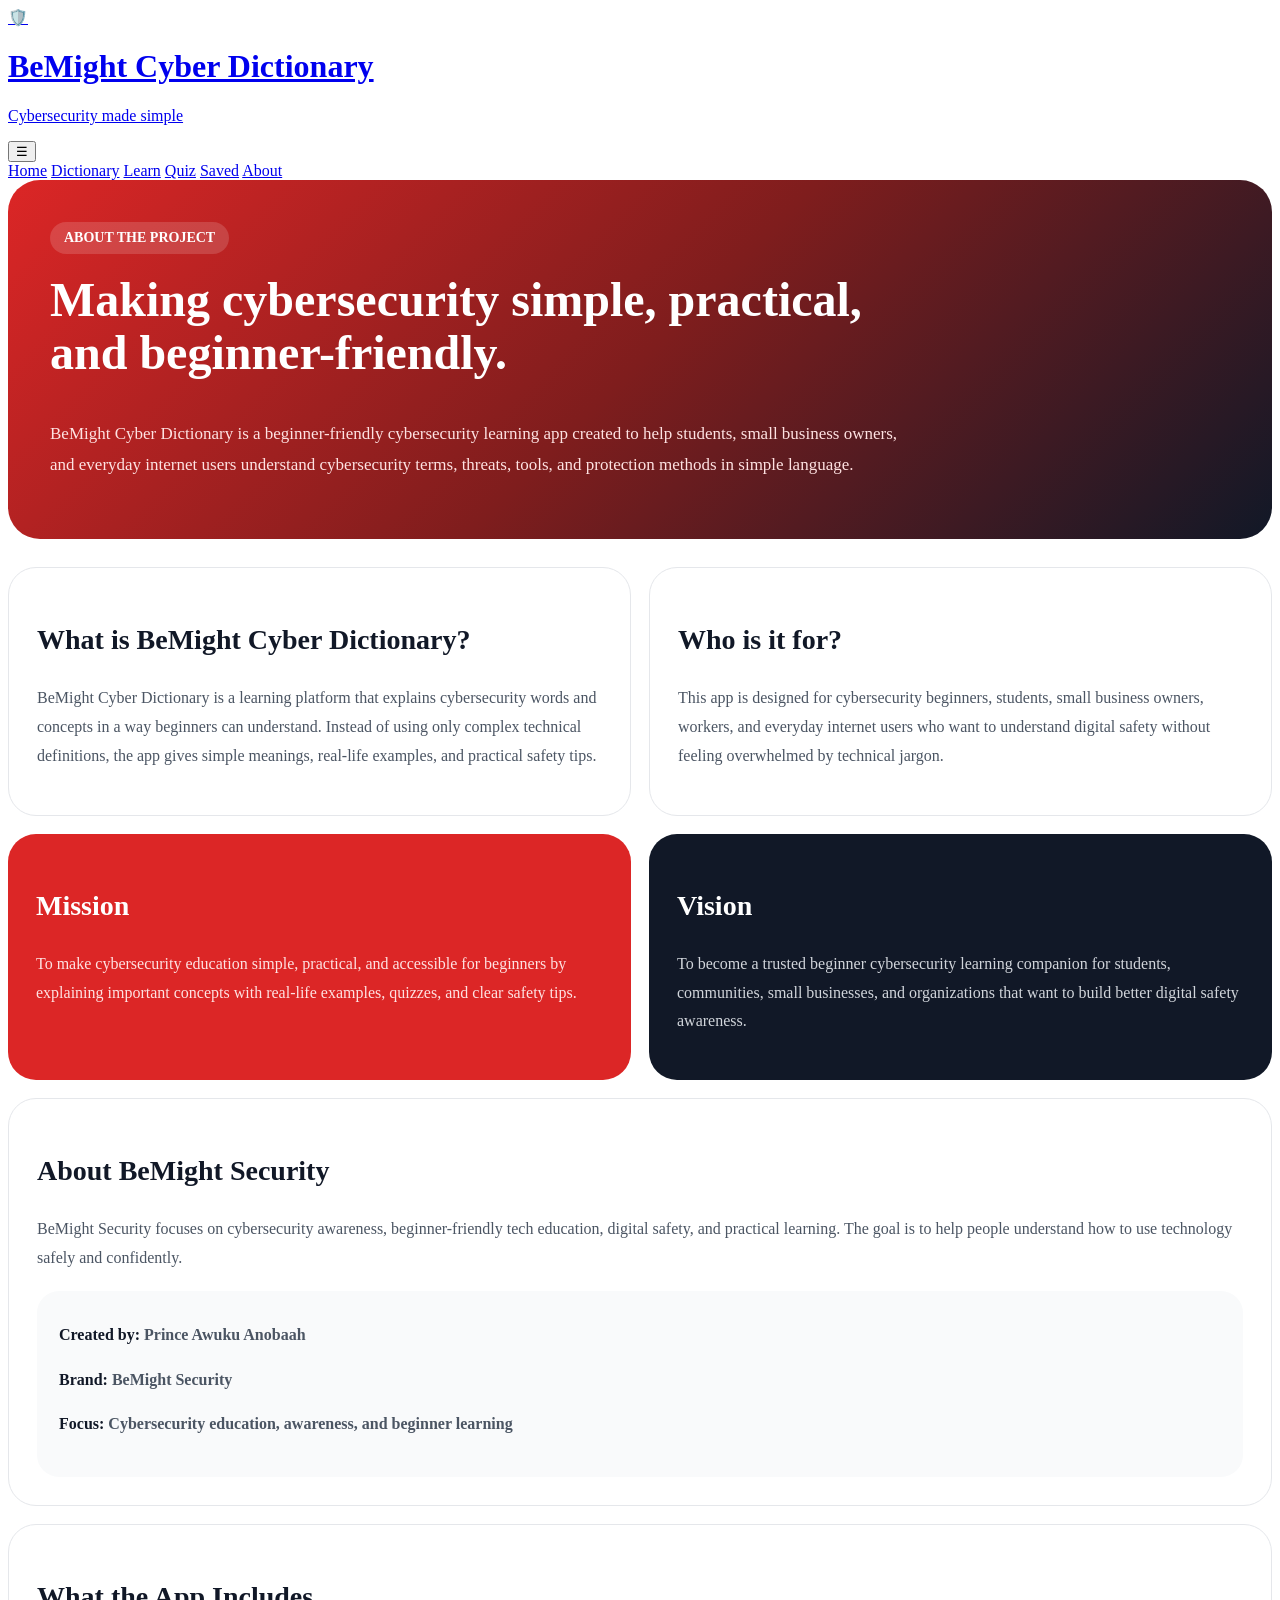
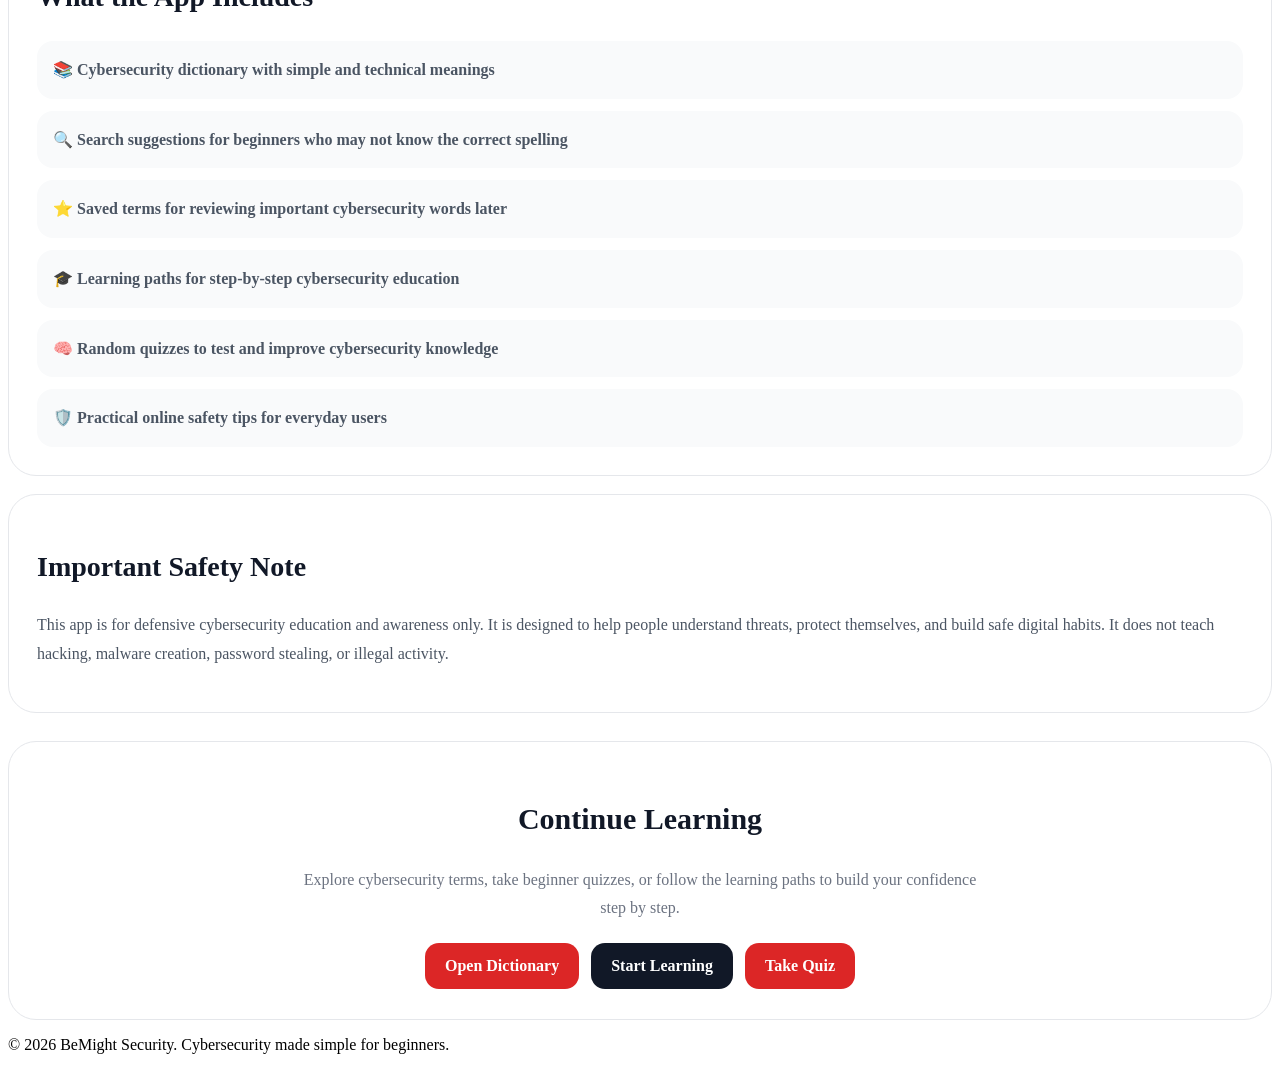
==== about.html @ 9563016a "Create about page This file contains the complete HTML structure for the About page of the BeMight C" ====
<!DOCTYPE html>
<html lang="en">
<head>
  <meta charset="UTF-8" />
  <meta name="viewport" content="width=device-width, initial-scale=1.0" />

  <title>About | BeMight Cyber Dictionary</title>

  <link rel="stylesheet" href="styles.css" />

  <style>
    .about-hero {
      background: linear-gradient(135deg, #dc2626, #7f1d1d, #111827);
      color: white;
      border-radius: 32px;
      padding: 42px;
    }

    .about-hero span {
      display: inline-block;
      background: rgba(255, 255, 255, 0.15);
      padding: 8px 14px;
      border-radius: 999px;
      font-size: 14px;
      font-weight: 900;
      text-transform: uppercase;
    }

    .about-hero h2 {
      margin-top: 20px;
      font-size: 48px;
      line-height: 1.1;
      max-width: 900px;
    }

    .about-hero p {
      margin-top: 18px;
      color: #fee2e2;
      line-height: 1.8;
      max-width: 850px;
      font-size: 17px;
    }

    .about-grid {
      margin-top: 28px;
      display: grid;
      grid-template-columns: repeat(2, 1fr);
      gap: 18px;
    }

    .about-card {
      background: white;
      border: 1px solid #e5e7eb;
      border-radius: 28px;
      padding: 28px;
    }

    .about-card.full {
      grid-column: 1 / -1;
    }

    .about-card h3 {
      font-size: 28px;
      color: #111827;
    }

    .about-card p {
      margin-top: 12px;
      color: #4b5563;
      line-height: 1.8;
    }

    .highlight-card {
      background: #dc2626;
      color: white;
      border: none;
    }

    .highlight-card h3 {
      color: white;
    }

    .highlight-card p {
      color: #fee2e2;
    }

    .dark-card {
      background: #111827;
      color: white;
      border: none;
    }

    .dark-card h3 {
      color: white;
    }

    .dark-card p {
      color: #d1d5db;
    }

    .creator-box {
      margin-top: 18px;
      background: #f9fafb;
      border-radius: 22px;
      padding: 22px;
    }

    .creator-box p {
      margin-top: 8px;
      color: #4b5563;
      font-weight: 700;
    }

    .creator-box strong {
      color: #111827;
    }

    .feature-list {
      margin-top: 18px;
      display: grid;
      gap: 12px;
    }

    .feature-item {
      background: #f9fafb;
      border-radius: 16px;
      padding: 16px;
      color: #4b5563;
      line-height: 1.6;
      font-weight: 700;
    }

    .cta-box {
      margin-top: 28px;
      background: white;
      border: 1px solid #e5e7eb;
      border-radius: 28px;
      padding: 30px;
      text-align: center;
    }

    .cta-box h3 {
      font-size: 30px;
      color: #111827;
    }

    .cta-box p {
      margin: 12px auto 0;
      color: #6b7280;
      line-height: 1.7;
      max-width: 700px;
    }

    .cta-actions {
      margin-top: 22px;
      display: flex;
      justify-content: center;
      gap: 12px;
      flex-wrap: wrap;
    }

    .cta-actions a {
      text-decoration: none;
      background: #dc2626;
      color: white;
      padding: 14px 20px;
      border-radius: 14px;
      font-weight: 900;
    }

    .cta-actions a.secondary {
      background: #111827;
    }

    @media (max-width: 768px) {
      .about-hero {
        padding: 28px;
      }

      .about-hero h2 {
        font-size: 34px;
      }

      .about-grid {
        grid-template-columns: 1fr;
      }

      .about-card.full {
        grid-column: auto;
      }

      .about-card {
        padding: 24px;
      }

      .about-card h3,
      .cta-box h3 {
        font-size: 25px;
      }
    }
  </style>
</head>
<body>

  <header class="site-header">
    <a href="index.html" class="brand">
      <div class="brand-icon">🛡️</div>

      <div>
        <h1>BeMight Cyber Dictionary</h1>
        <p>Cybersecurity made simple</p>
      </div>
    </a>

    <button class="menu-btn" id="menuBtn">☰</button>

    <nav class="nav-menu" id="navMenu">
      <a href="index.html">Home</a>
      <a href="dictionary.html">Dictionary</a>
      <a href="learn.html">Learn</a>
      <a href="quiz.html">Quiz</a>
      <a href="saved.html">Saved</a>
      <a href="about.html" class="active">About</a>
    </nav>
  </header>

  <main>

    <section class="about-hero">
      <span>About the Project</span>

      <h2>Making cybersecurity simple, practical, and beginner-friendly.</h2>

      <p>
        BeMight Cyber Dictionary is a beginner-friendly cybersecurity learning app created
        to help students, small business owners, and everyday internet users understand
        cybersecurity terms, threats, tools, and protection methods in simple language.
      </p>
    </section>

    <section class="about-grid">

      <div class="about-card">
        <h3>What is BeMight Cyber Dictionary?</h3>

        <p>
          BeMight Cyber Dictionary is a learning platform that explains cybersecurity words
          and concepts in a way beginners can understand. Instead of using only complex
          technical definitions, the app gives simple meanings, real-life examples, and
          practical safety tips.
        </p>
      </div>

      <div class="about-card">
        <h3>Who is it for?</h3>

        <p>
          This app is designed for cybersecurity beginners, students, small business owners,
          workers, and everyday internet users who want to understand digital safety without
          feeling overwhelmed by technical jargon.
        </p>
      </div>

      <div class="about-card highlight-card">
        <h3>Mission</h3>

        <p>
          To make cybersecurity education simple, practical, and accessible for beginners by
          explaining important concepts with real-life examples, quizzes, and clear safety tips.
        </p>
      </div>

      <div class="about-card dark-card">
        <h3>Vision</h3>

        <p>
          To become a trusted beginner cybersecurity learning companion for students,
          communities, small businesses, and organizations that want to build better
          digital safety awareness.
        </p>
      </div>

      <div class="about-card full">
        <h3>About BeMight Security</h3>

        <p>
          BeMight Security focuses on cybersecurity awareness, beginner-friendly tech education,
          digital safety, and practical learning. The goal is to help people understand how to
          use technology safely and confidently.
        </p>

        <div class="creator-box">
          <p><strong>Created by:</strong> Prince Awuku Anobaah</p>
          <p><strong>Brand:</strong> BeMight Security</p>
          <p><strong>Focus:</strong> Cybersecurity education, awareness, and beginner learning</p>
        </div>
      </div>

      <div class="about-card full">
        <h3>What the App Includes</h3>

        <div class="feature-list">
          <div class="feature-item">📚 Cybersecurity dictionary with simple and technical meanings</div>
          <div class="feature-item">🔍 Search suggestions for beginners who may not know the correct spelling</div>
          <div class="feature-item">⭐ Saved terms for reviewing important cybersecurity words later</div>
          <div class="feature-item">🎓 Learning paths for step-by-step cybersecurity education</div>
          <div class="feature-item">🧠 Random quizzes to test and improve cybersecurity knowledge</div>
          <div class="feature-item">🛡️ Practical online safety tips for everyday users</div>
        </div>
      </div>

      <div class="about-card full">
        <h3>Important Safety Note</h3>

        <p>
          This app is for defensive cybersecurity education and awareness only. It is designed
          to help people understand threats, protect themselves, and build safe digital habits.
          It does not teach hacking, malware creation, password stealing, or illegal activity.
        </p>
      </div>

    </section>

    <section class="cta-box">
      <h3>Continue Learning</h3>

      <p>
        Explore cybersecurity terms, take beginner quizzes, or follow the learning paths to
        build your confidence step by step.
      </p>

      <div class="cta-actions">
        <a href="dictionary.html">Open Dictionary</a>
        <a href="learn.html" class="secondary">Start Learning</a>
        <a href="quiz.html">Take Quiz</a>
      </div>
    </section>

  </main>

  <footer>
    <p>© 2026 BeMight Security. Cybersecurity made simple for beginners.</p>
  </footer>

  <script src="about.js"></script>
</body>
</html>
---- styles.css ----
.search-box {
  position: relative;
}

.suggestions-box {
  display: none;
  position: absolute;
  left: 8px;
  right: 8px;
  top: 64px;
  background: white;
  border: 1px solid #e5e7eb;
  border-radius: 16px;
  box-shadow: 0 18px 35px rgba(0,0,0,0.12);
  overflow: hidden;
  z-index: 50;
}

.suggestions-box button {
  width: 100%;
  border: none;
  background: white;
  color: #111827;
  text-align: left;
  padding: 14px 16px;
  font-weight: 700;
}

.suggestions-box button:hover {
  background: #fee2e2;
  color: #dc2626;
}
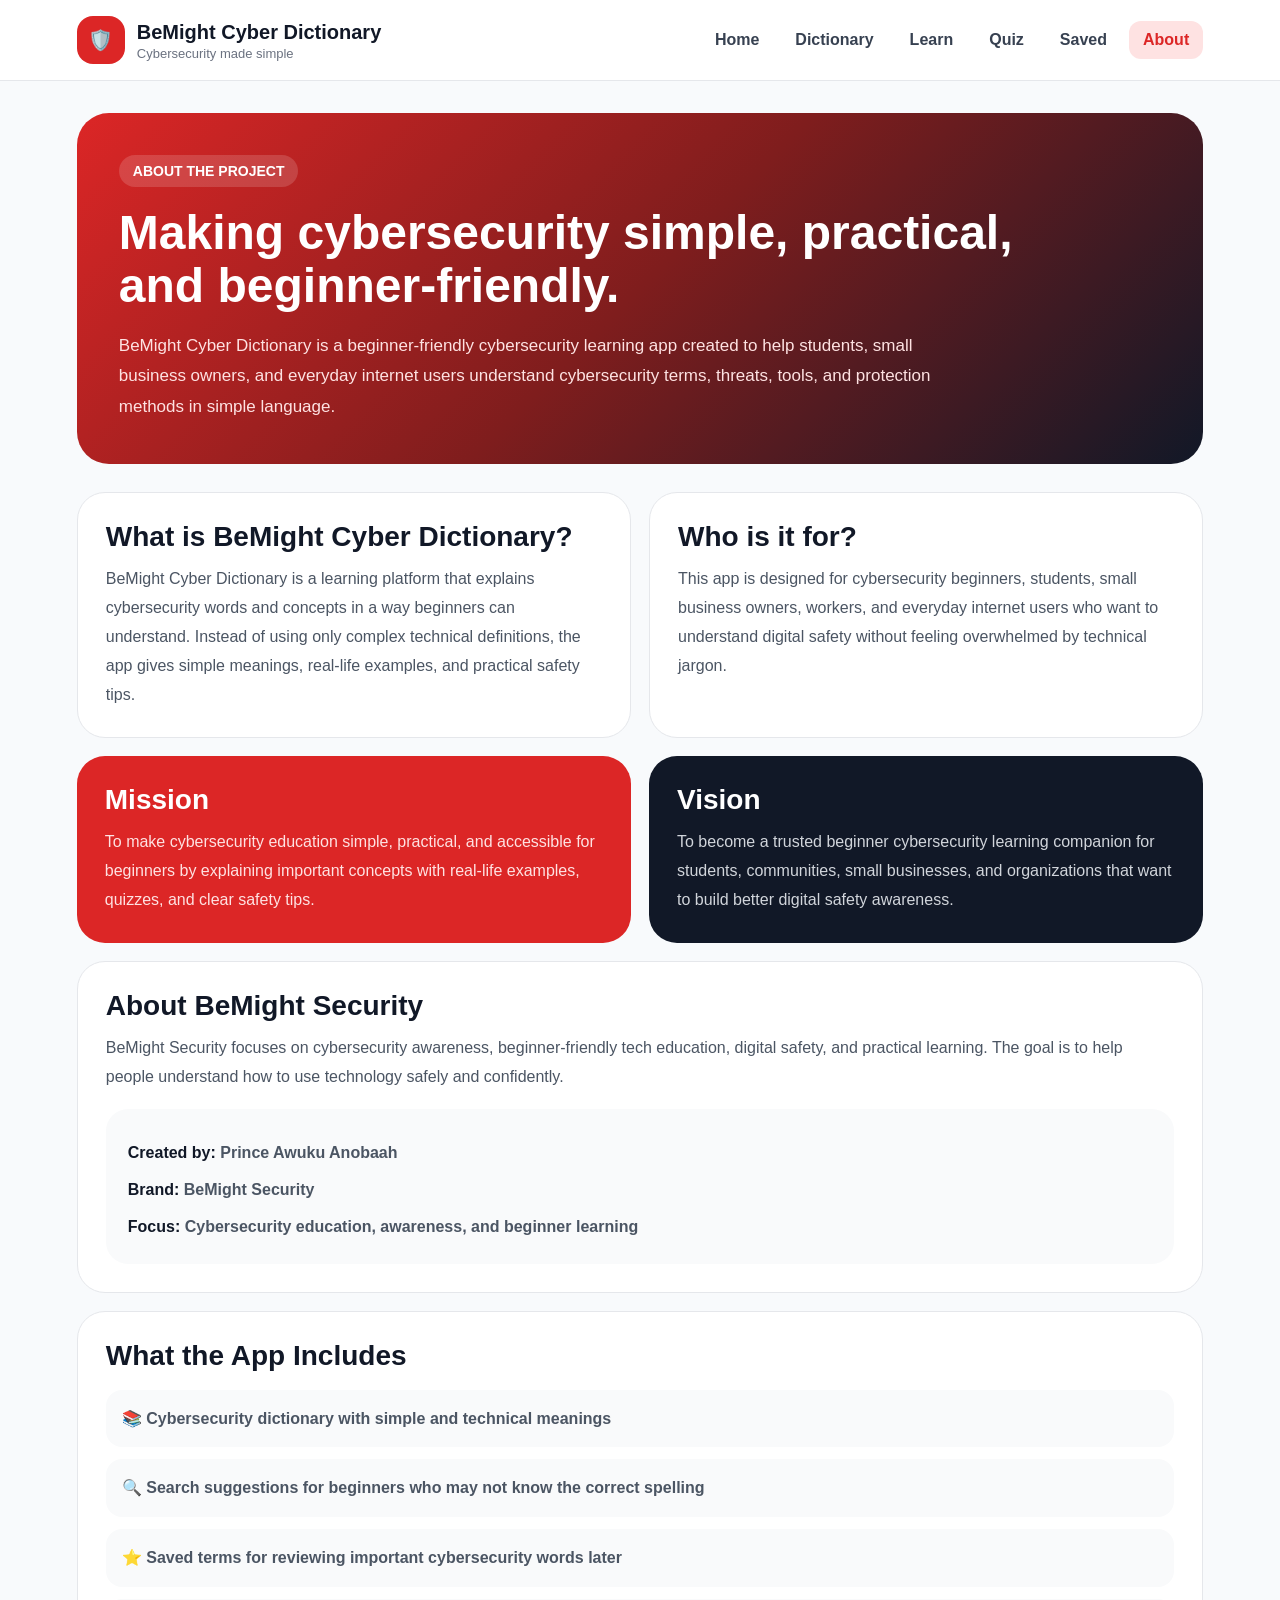
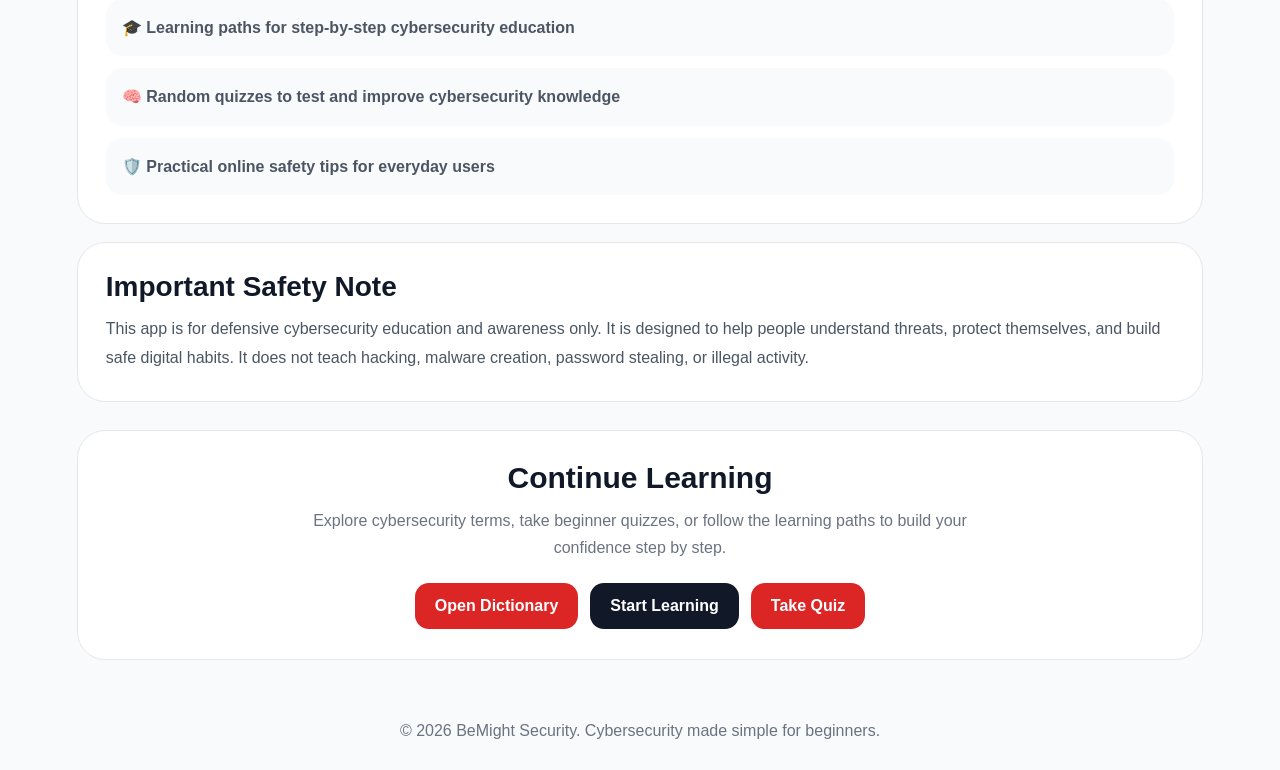
==== commit 964e0a4d: "Register service worker on all pages" ====
--- a/about.html
+++ b/about.html
@@ -199,6 +199,16 @@
       }
     }
   </style>
+  <link rel="manifest" href="manifest.json" />
+<meta name="theme-color" content="#dc2626" />
+<meta name="application-name" content="BeMight Cyber Dictionary" />
+
+<meta name="apple-mobile-web-app-capable" content="yes" />
+<meta name="apple-mobile-web-app-status-bar-style" content="default" />
+<meta name="apple-mobile-web-app-title" content="BeMight Cyber" />
+
+<link rel="icon" href="icon-192.svg" type="image/svg+xml" />
+<link rel="apple-touch-icon" href="icon-192.svg" />
 </head>
 <body>
 
@@ -343,5 +353,6 @@
   </footer>
 
   <script src="about.js"></script>
+<script src="pwa.js?v=1"></script>
 </body>
 </html>
--- a/styles.css
+++ b/styles.css
@@ -1,7 +1,209 @@
+* {
+  margin: 0;
+  padding: 0;
+  box-sizing: border-box;
+}
+
+body {
+  background: #f8fafc;
+  color: #111827;
+  font-family: Arial, sans-serif;
+}
+
+/* HEADER */
+.site-header {
+  background: white;
+  border-bottom: 1px solid #e5e7eb;
+  padding: 16px 6%;
+  display: flex;
+  align-items: center;
+  justify-content: space-between;
+  position: sticky;
+  top: 0;
+  z-index: 100;
+}
+
+.brand {
+  text-decoration: none;
+  color: #111827;
+  display: flex;
+  align-items: center;
+  gap: 12px;
+}
+
+.brand-icon {
+  width: 48px;
+  height: 48px;
+  background: #dc2626;
+  color: white;
+  border-radius: 16px;
+  display: flex;
+  align-items: center;
+  justify-content: center;
+  font-size: 20px;
+}
+
+.brand h1 {
+  font-size: 20px;
+  font-weight: 900;
+  line-height: 1.2;
+}
+
+.brand p {
+  font-size: 13px;
+  color: #6b7280;
+  margin-top: 2px;
+}
+
+.nav-menu {
+  display: flex;
+  align-items: center;
+  gap: 8px;
+}
+
+.nav-menu a {
+  text-decoration: none;
+  color: #374151;
+  font-weight: 700;
+  padding: 10px 14px;
+  border-radius: 12px;
+}
+
+.nav-menu a:hover,
+.nav-menu a.active {
+  background: #fee2e2;
+  color: #dc2626;
+}
+
+.menu-btn {
+  display: none;
+  border: none;
+  background: #dc2626;
+  color: white;
+  padding: 10px 14px;
+  border-radius: 12px;
+  font-size: 22px;
+  cursor: pointer;
+}
+
+/* MAIN */
+main {
+  padding: 32px 6%;
+}
+
+button {
+  cursor: pointer;
+}
+
+/* HERO */
+.hero {
+  background: linear-gradient(135deg, #dc2626, #7f1d1d, #111827);
+  color: white;
+  border-radius: 32px;
+  padding: 42px;
+  display: grid;
+  grid-template-columns: 1.3fr 0.7fr;
+  gap: 32px;
+  align-items: center;
+}
+
+.small-label {
+  display: inline-block;
+  background: rgba(255, 255, 255, 0.15);
+  padding: 8px 14px;
+  border-radius: 999px;
+  font-size: 14px;
+  font-weight: 800;
+}
+
+.hero h2 {
+  margin-top: 24px;
+  font-size: 52px;
+  line-height: 1.1;
+  max-width: 850px;
+}
+
+.hero-text p {
+  margin-top: 18px;
+  color: #fee2e2;
+  line-height: 1.7;
+  max-width: 700px;
+  font-size: 17px;
+}
+
 .search-box {
   position: relative;
-}
-
+  margin-top: 28px;
+  background: white;
+  padding: 8px;
+  border-radius: 18px;
+  display: flex;
+  max-width: 680px;
+}
+
+.search-box input {
+  flex: 1;
+  border: none;
+  outline: none;
+  padding: 15px;
+  font-size: 15px;
+}
+
+.search-box button,
+.hero-buttons button,
+.hero-card button {
+  border: none;
+  background: #dc2626;
+  color: white;
+  padding: 14px 20px;
+  border-radius: 14px;
+  font-weight: 900;
+}
+
+.hero-buttons {
+  margin-top: 18px;
+  display: flex;
+  gap: 12px;
+  flex-wrap: wrap;
+}
+
+.light-btn {
+  background: white !important;
+  color: #dc2626 !important;
+}
+
+.hero-card {
+  background: white;
+  color: #111827;
+  border-radius: 28px;
+  padding: 28px;
+}
+
+.hero-card span {
+  display: inline-block;
+  color: #dc2626;
+  font-weight: 900;
+  text-transform: uppercase;
+  font-size: 13px;
+}
+
+.hero-card h3 {
+  margin-top: 14px;
+  font-size: 34px;
+}
+
+.hero-card p {
+  margin-top: 12px;
+  color: #4b5563;
+  line-height: 1.7;
+}
+
+.hero-card button {
+  margin-top: 20px;
+  background: #111827;
+}
+
+/* SEARCH SUGGESTIONS */
 .suggestions-box {
   display: none;
   position: absolute;
@@ -30,3 +232,131 @@
   background: #fee2e2;
   color: #dc2626;
 }
+
+/* STATS */
+.stats-grid {
+  margin-top: 28px;
+  display: grid;
+  grid-template-columns: repeat(3, 1fr);
+  gap: 18px;
+}
+
+.stat-card {
+  background: white;
+  border: 1px solid #e5e7eb;
+  padding: 24px;
+  border-radius: 24px;
+}
+
+.stat-card h3 {
+  font-size: 34px;
+  color: #dc2626;
+}
+
+.stat-card p {
+  margin-top: 8px;
+  color: #6b7280;
+  font-weight: 600;
+}
+
+/* FEATURES */
+.features-grid {
+  margin-top: 28px;
+  display: grid;
+  grid-template-columns: repeat(3, 1fr);
+  gap: 18px;
+}
+
+.feature-card {
+  background: white;
+  border: 1px solid #e5e7eb;
+  padding: 26px;
+  border-radius: 24px;
+}
+
+.feature-card h3 {
+  font-size: 21px;
+}
+
+.feature-card p {
+  margin-top: 10px;
+  color: #6b7280;
+  line-height: 1.7;
+}
+
+/* FOOTER */
+footer {
+  text-align: center;
+  padding: 30px 6%;
+  color: #6b7280;
+}
+
+/* TABLET */
+@media (max-width: 900px) {
+  .hero {
+    grid-template-columns: 1fr;
+  }
+
+  .stats-grid,
+  .features-grid {
+    grid-template-columns: repeat(2, 1fr);
+  }
+}
+
+/* MOBILE */
+@media (max-width: 768px) {
+  .site-header {
+    padding: 16px 6%;
+  }
+
+  .brand h1 {
+    font-size: 18px;
+  }
+
+  .menu-btn {
+    display: block;
+  }
+
+  .nav-menu {
+    display: none;
+    position: absolute;
+    top: 82px;
+    right: 6%;
+    left: 6%;
+    background: white;
+    border-radius: 20px;
+    padding: 16px;
+    flex-direction: column;
+    align-items: stretch;
+    box-shadow: 0 20px 40px rgba(0,0,0,0.12);
+  }
+
+  .nav-menu.show {
+    display: flex;
+  }
+
+  .nav-menu a {
+    padding: 14px;
+  }
+
+  .hero {
+    padding: 28px;
+  }
+
+  .hero h2 {
+    font-size: 36px;
+  }
+
+  .search-box {
+    flex-direction: column;
+  }
+
+  .suggestions-box {
+    top: 118px;
+  }
+
+  .stats-grid,
+  .features-grid {
+    grid-template-columns: 1fr;
+  }
+}
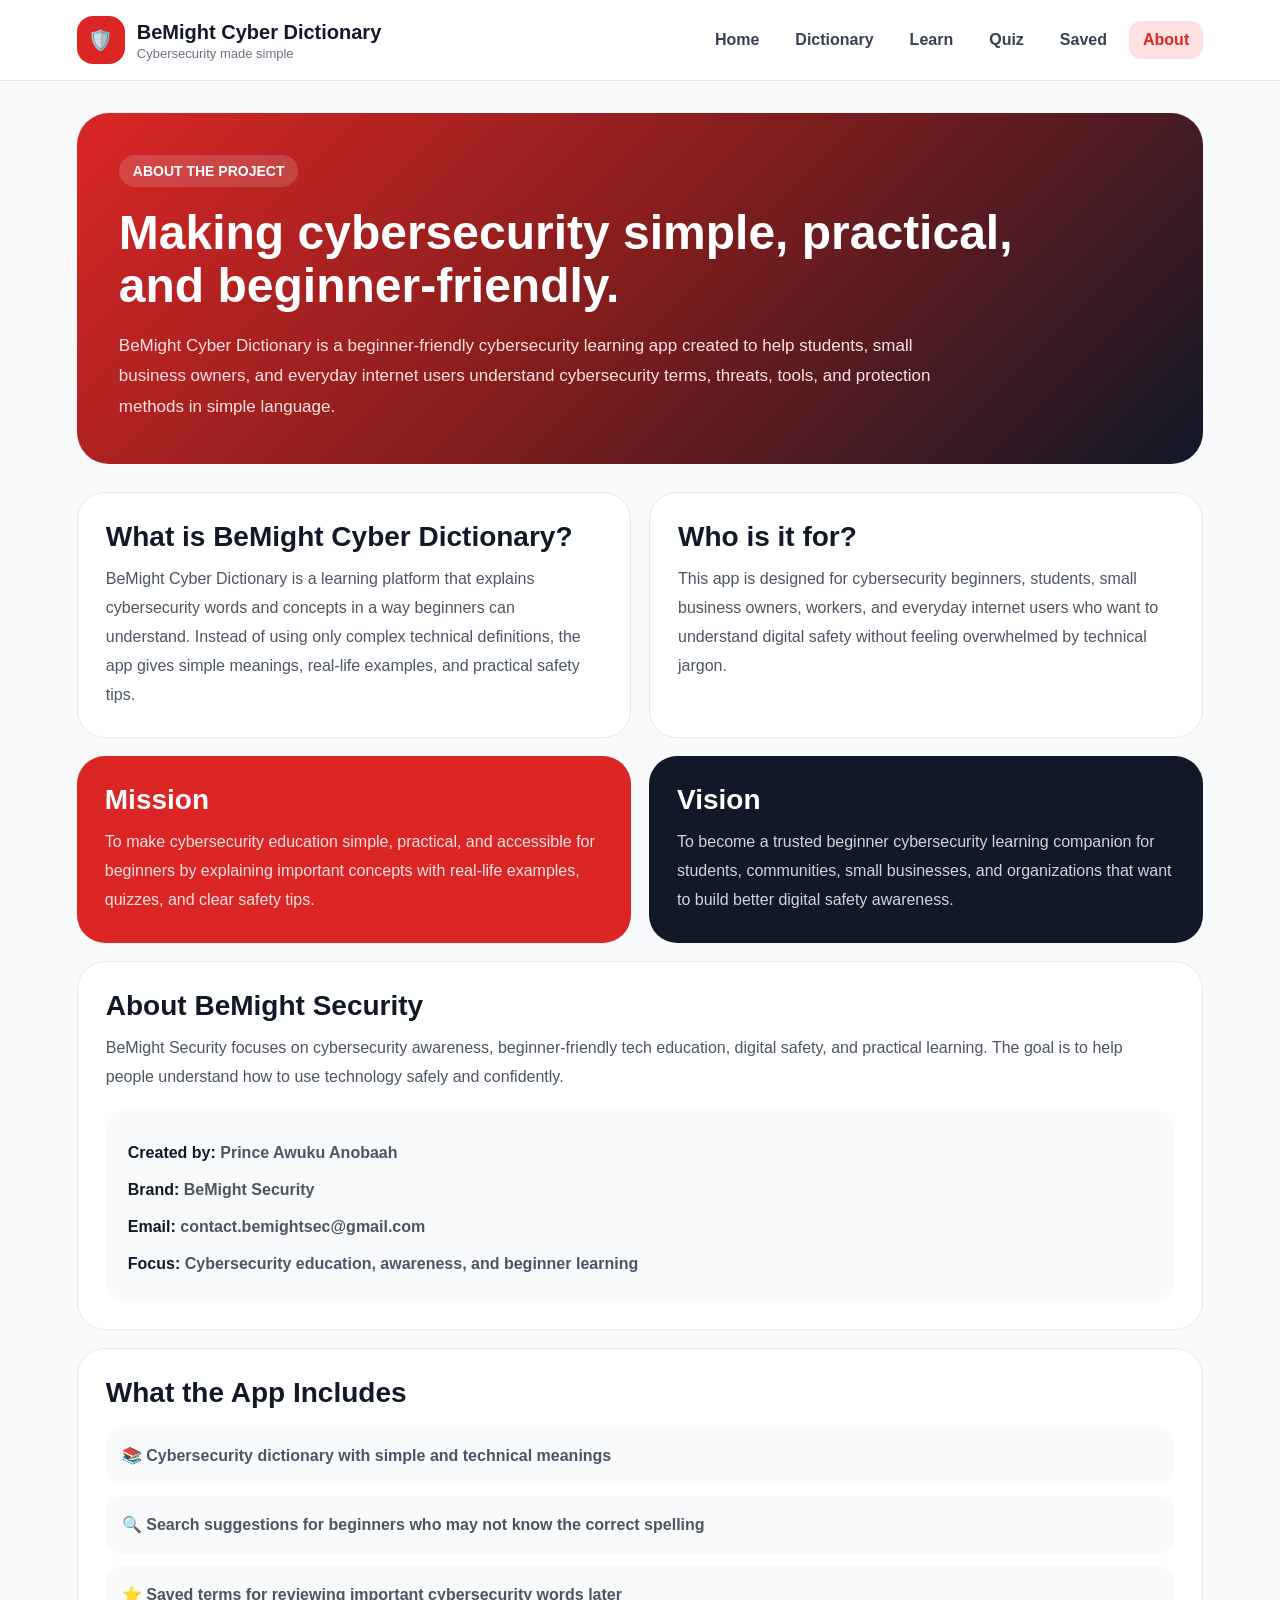
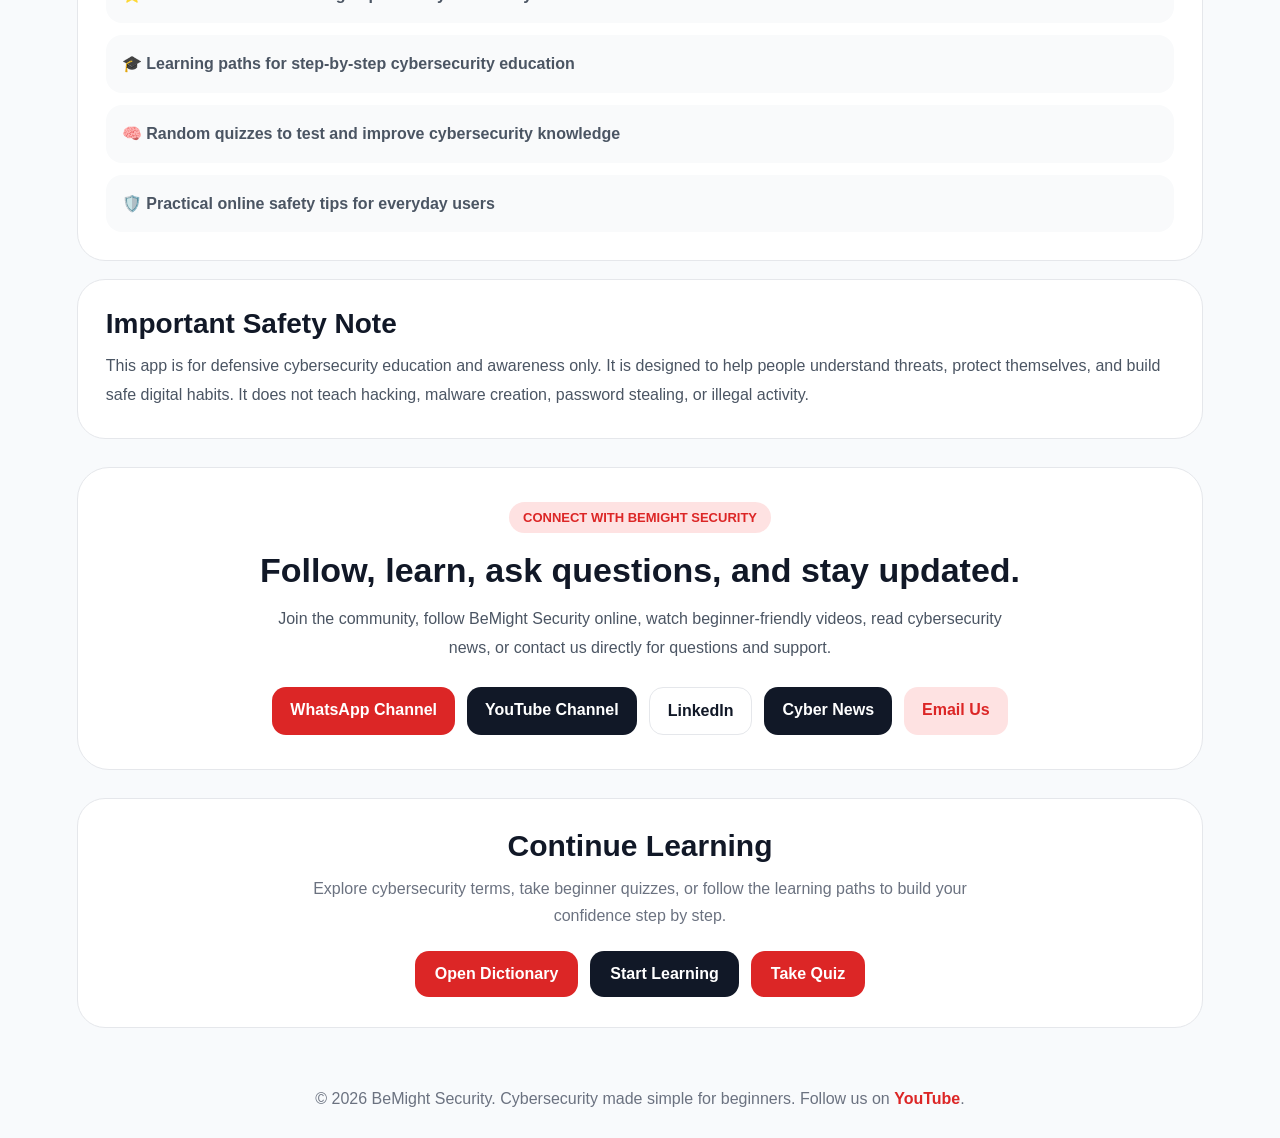
==== commit 7355199c: "Update about page with real contact links Added PWA settings and connect section with links." ====
--- a/about.html
+++ b/about.html
@@ -6,9 +6,110 @@
 
   <title>About | BeMight Cyber Dictionary</title>
 
-  <link rel="stylesheet" href="styles.css" />
+  <!-- PWA SETTINGS -->
+  <link rel="manifest" href="manifest.json" />
+  <meta name="theme-color" content="#dc2626" />
+  <meta name="application-name" content="BeMight Cyber Dictionary" />
+
+  <meta name="apple-mobile-web-app-capable" content="yes" />
+  <meta name="apple-mobile-web-app-status-bar-style" content="default" />
+  <meta name="apple-mobile-web-app-title" content="BeMight Cyber" />
+
+  <link rel="icon" href="icon-192.svg" type="image/svg+xml" />
+  <link rel="apple-touch-icon" href="icon-192.svg" />
 
   <style>
+    * {
+      margin: 0;
+      padding: 0;
+      box-sizing: border-box;
+    }
+
+    body {
+      background: #f8fafc;
+      color: #111827;
+      font-family: Arial, sans-serif;
+    }
+
+    .site-header {
+      background: white;
+      border-bottom: 1px solid #e5e7eb;
+      padding: 16px 6%;
+      display: flex;
+      align-items: center;
+      justify-content: space-between;
+      position: sticky;
+      top: 0;
+      z-index: 100;
+    }
+
+    .brand {
+      text-decoration: none;
+      color: #111827;
+      display: flex;
+      align-items: center;
+      gap: 12px;
+    }
+
+    .brand-icon {
+      width: 48px;
+      height: 48px;
+      background: #dc2626;
+      color: white;
+      border-radius: 16px;
+      display: flex;
+      align-items: center;
+      justify-content: center;
+      font-size: 20px;
+    }
+
+    .brand h1 {
+      font-size: 20px;
+      font-weight: 900;
+      line-height: 1.2;
+    }
+
+    .brand p {
+      font-size: 13px;
+      color: #6b7280;
+      margin-top: 2px;
+    }
+
+    .nav-menu {
+      display: flex;
+      align-items: center;
+      gap: 8px;
+    }
+
+    .nav-menu a {
+      text-decoration: none;
+      color: #374151;
+      font-weight: 700;
+      padding: 10px 14px;
+      border-radius: 12px;
+    }
+
+    .nav-menu a:hover,
+    .nav-menu a.active {
+      background: #fee2e2;
+      color: #dc2626;
+    }
+
+    .menu-btn {
+      display: none;
+      border: none;
+      background: #dc2626;
+      color: white;
+      padding: 10px 14px;
+      border-radius: 12px;
+      font-size: 22px;
+      cursor: pointer;
+    }
+
+    main {
+      padding: 32px 6%;
+    }
+
     .about-hero {
       background: linear-gradient(135deg, #dc2626, #7f1d1d, #111827);
       color: white;
@@ -130,6 +231,74 @@
       font-weight: 700;
     }
 
+    .connect-section {
+      margin-top: 28px;
+      background: white;
+      border: 1px solid #e5e7eb;
+      border-radius: 32px;
+      padding: 34px;
+      text-align: center;
+    }
+
+    .connect-label {
+      display: inline-block;
+      background: #fee2e2;
+      color: #dc2626;
+      padding: 8px 14px;
+      border-radius: 999px;
+      font-size: 13px;
+      font-weight: 900;
+      text-transform: uppercase;
+    }
+
+    .connect-section h3 {
+      margin: 16px auto 0;
+      font-size: 34px;
+      color: #111827;
+      max-width: 850px;
+      line-height: 1.25;
+    }
+
+    .connect-section p {
+      margin: 14px auto 0;
+      max-width: 760px;
+      color: #4b5563;
+      line-height: 1.8;
+    }
+
+    .connect-buttons {
+      margin-top: 24px;
+      display: flex;
+      justify-content: center;
+      gap: 12px;
+      flex-wrap: wrap;
+    }
+
+    .connect-buttons a {
+      text-decoration: none;
+      background: #dc2626;
+      color: white;
+      padding: 14px 18px;
+      border-radius: 14px;
+      font-weight: 900;
+      display: inline-block;
+    }
+
+    .connect-buttons a.dark {
+      background: #111827;
+    }
+
+    .connect-buttons a.light {
+      background: #fee2e2;
+      color: #dc2626;
+    }
+
+    .connect-buttons a.outline {
+      background: white;
+      color: #111827;
+      border: 1px solid #e5e7eb;
+    }
+
     .cta-box {
       margin-top: 28px;
       background: white;
@@ -172,7 +341,53 @@
       background: #111827;
     }
 
+    footer {
+      text-align: center;
+      padding: 30px 6%;
+      color: #6b7280;
+    }
+
+    footer a {
+      color: #dc2626;
+      font-weight: 900;
+      text-decoration: none;
+    }
+
     @media (max-width: 768px) {
+      .site-header {
+        padding: 16px 6%;
+      }
+
+      .brand h1 {
+        font-size: 18px;
+      }
+
+      .menu-btn {
+        display: block;
+      }
+
+      .nav-menu {
+        display: none;
+        position: absolute;
+        top: 82px;
+        right: 6%;
+        left: 6%;
+        background: white;
+        border-radius: 20px;
+        padding: 16px;
+        flex-direction: column;
+        align-items: stretch;
+        box-shadow: 0 20px 40px rgba(0,0,0,0.12);
+      }
+
+      .nav-menu.show {
+        display: flex;
+      }
+
+      .nav-menu a {
+        padding: 14px;
+      }
+
       .about-hero {
         padding: 28px;
       }
@@ -194,21 +409,22 @@
       }
 
       .about-card h3,
-      .cta-box h3 {
+      .cta-box h3,
+      .connect-section h3 {
         font-size: 25px;
       }
+
+      .connect-section {
+        padding: 24px;
+      }
+
+      .connect-buttons a,
+      .cta-actions a {
+        width: 100%;
+        text-align: center;
+      }
     }
   </style>
-  <link rel="manifest" href="manifest.json" />
-<meta name="theme-color" content="#dc2626" />
-<meta name="application-name" content="BeMight Cyber Dictionary" />
-
-<meta name="apple-mobile-web-app-capable" content="yes" />
-<meta name="apple-mobile-web-app-status-bar-style" content="default" />
-<meta name="apple-mobile-web-app-title" content="BeMight Cyber" />
-
-<link rel="icon" href="icon-192.svg" type="image/svg+xml" />
-<link rel="apple-touch-icon" href="icon-192.svg" />
 </head>
 <body>
 
@@ -302,6 +518,7 @@
         <div class="creator-box">
           <p><strong>Created by:</strong> Prince Awuku Anobaah</p>
           <p><strong>Brand:</strong> BeMight Security</p>
+          <p><strong>Email:</strong> contact.bemightsec@gmail.com</p>
           <p><strong>Focus:</strong> Cybersecurity education, awareness, and beginner learning</p>
         </div>
       </div>
@@ -331,6 +548,39 @@
 
     </section>
 
+    <section class="connect-section">
+      <span class="connect-label">Connect With BeMight Security</span>
+
+      <h3>Follow, learn, ask questions, and stay updated.</h3>
+
+      <p>
+        Join the community, follow BeMight Security online, watch beginner-friendly videos,
+        read cybersecurity news, or contact us directly for questions and support.
+      </p>
+
+      <div class="connect-buttons">
+        <a href="https://whatsapp.com/channel/0029VaHqXRa84Om5CcZx2o13" target="_blank" rel="noopener noreferrer">
+          WhatsApp Channel
+        </a>
+
+        <a href="https://www.youtube.com/@BeMightSecurity" target="_blank" rel="noopener noreferrer" class="dark">
+          YouTube Channel
+        </a>
+
+        <a href="https://www.linkedin.com/in/bemight" target="_blank" rel="noopener noreferrer" class="outline">
+          LinkedIn
+        </a>
+
+        <a href="https://bemightsec.github.io/news.html" target="_blank" rel="noopener noreferrer" class="dark">
+          Cyber News
+        </a>
+
+        <a href="mailto:contact.bemightsec@gmail.com" class="light">
+          Email Us
+        </a>
+      </div>
+    </section>
+
     <section class="cta-box">
       <h3>Continue Learning</h3>
 
@@ -349,10 +599,14 @@
   </main>
 
   <footer>
-    <p>© 2026 BeMight Security. Cybersecurity made simple for beginners.</p>
+    <p>
+      © 2026 BeMight Security. Cybersecurity made simple for beginners.
+      Follow us on
+      <a href="https://www.youtube.com/@BeMightSecurity" target="_blank" rel="noopener noreferrer">YouTube</a>.
+    </p>
   </footer>
 
-  <script src="about.js"></script>
-<script src="pwa.js?v=1"></script>
+  <script src="about.js?v=1"></script>
+  <script src="pwa.js?v=1"></script>
 </body>
 </html>
